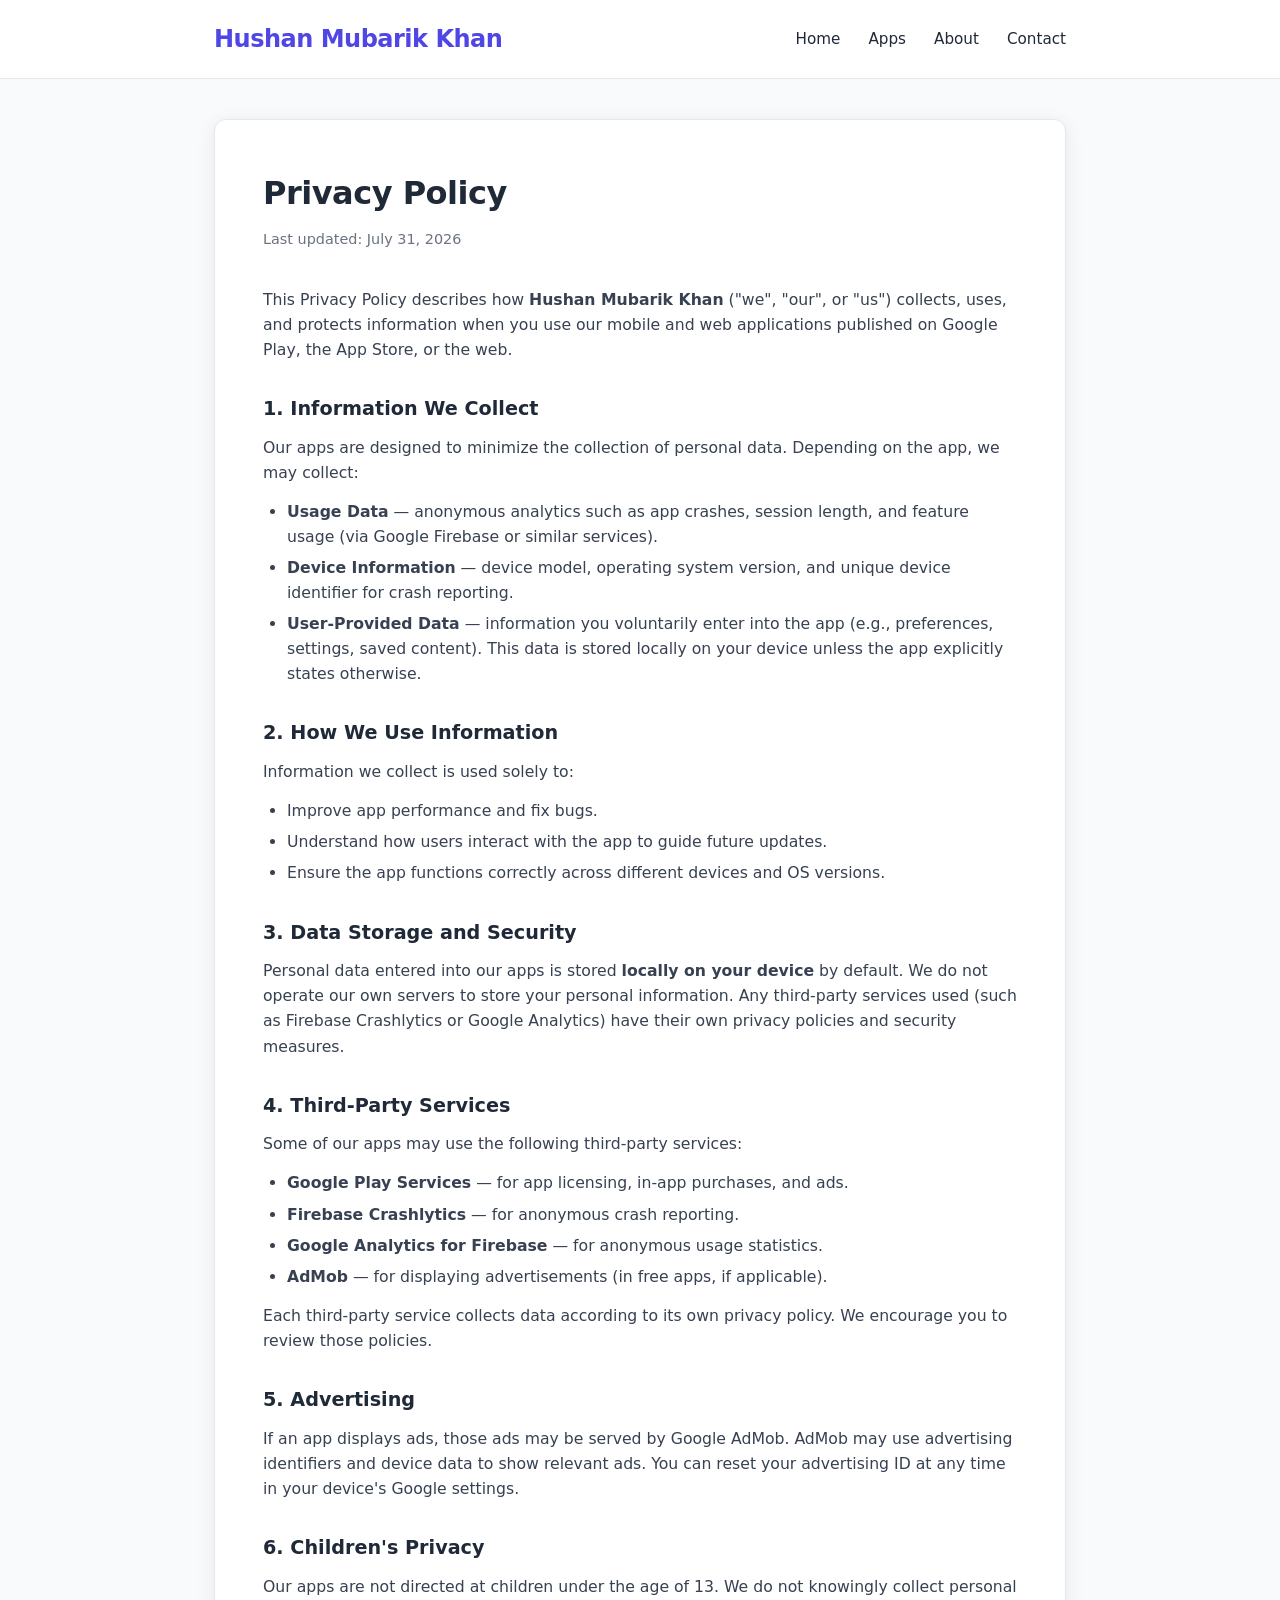
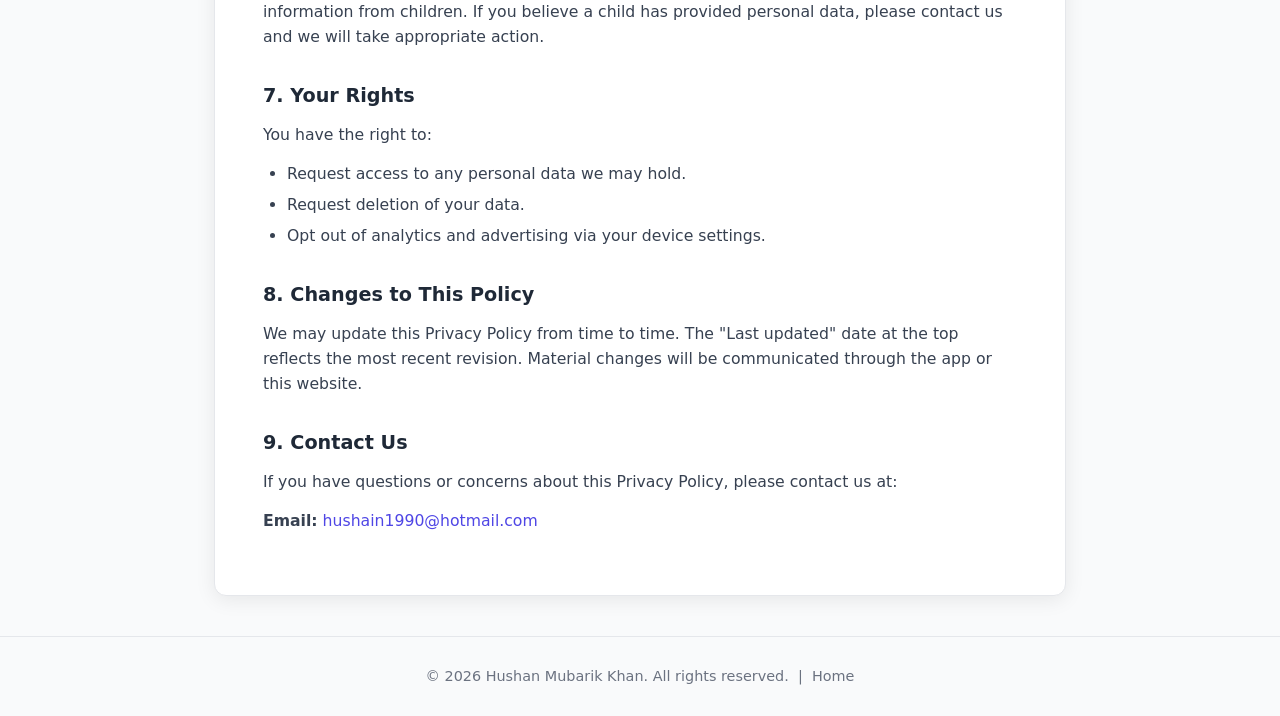
==== privacy-policy.html @ ffa51dbf "base file" ====
<!DOCTYPE html>
<html lang="en">
<head>
  <meta charset="UTF-8" />
  <meta name="viewport" content="width=device-width, initial-scale=1.0" />
  <title>Privacy Policy — Hushan Mubarik Khan</title>
  <meta name="description" content="Privacy policy for apps published by Hushan Mubarik Khan." />
  <link rel="stylesheet" href="styles.css" />
</head>
<body>

  <!-- Header -->
  <header>
    <div class="container">
      <div class="logo">Hushan Mubarik Khan</div>
      <nav>
        <a href="index.html">Home</a>
        <a href="index.html#apps">Apps</a>
        <a href="index.html#about">About</a>
        <a href="index.html#contact">Contact</a>
      </nav>
    </div>
  </header>

  <div class="container">
    <div class="policy-content">

      <h1>Privacy Policy</h1>
      <p class="updated">Last updated: July 31, 2026</p>

      <p>
        This Privacy Policy describes how <strong>Hushan Mubarik Khan</strong> ("we", "our", or "us")
        collects, uses, and protects information when you use our mobile and web applications
        published on Google Play, the App Store, or the web.
      </p>

      <h2>1. Information We Collect</h2>
      <p>
        Our apps are designed to minimize the collection of personal data. Depending on the
        app, we may collect:
      </p>
      <ul>
        <li><strong>Usage Data</strong> — anonymous analytics such as app crashes, session length, and feature usage (via Google Firebase or similar services).</li>
        <li><strong>Device Information</strong> — device model, operating system version, and unique device identifier for crash reporting.</li>
        <li><strong>User-Provided Data</strong> — information you voluntarily enter into the app (e.g., preferences, settings, saved content). This data is stored locally on your device unless the app explicitly states otherwise.</li>
      </ul>

      <h2>2. How We Use Information</h2>
      <p>Information we collect is used solely to:</p>
      <ul>
        <li>Improve app performance and fix bugs.</li>
        <li>Understand how users interact with the app to guide future updates.</li>
        <li>Ensure the app functions correctly across different devices and OS versions.</li>
      </ul>

      <h2>3. Data Storage and Security</h2>
      <p>
        Personal data entered into our apps is stored <strong>locally on your device</strong>
        by default. We do not operate our own servers to store your personal information.
        Any third-party services used (such as Firebase Crashlytics or Google Analytics)
        have their own privacy policies and security measures.
      </p>

      <h2>4. Third-Party Services</h2>
      <p>Some of our apps may use the following third-party services:</p>
      <ul>
        <li><strong>Google Play Services</strong> — for app licensing, in-app purchases, and ads.</li>
        <li><strong>Firebase Crashlytics</strong> — for anonymous crash reporting.</li>
        <li><strong>Google Analytics for Firebase</strong> — for anonymous usage statistics.</li>
        <li><strong>AdMob</strong> — for displaying advertisements (in free apps, if applicable).</li>
      </ul>
      <p>
        Each third-party service collects data according to its own privacy policy.
        We encourage you to review those policies.
      </p>

      <h2>5. Advertising</h2>
      <p>
        If an app displays ads, those ads may be served by Google AdMob. AdMob may use
        advertising identifiers and device data to show relevant ads. You can reset your
        advertising ID at any time in your device's Google settings.
      </p>

      <h2>6. Children's Privacy</h2>
      <p>
        Our apps are not directed at children under the age of 13. We do not knowingly
        collect personal information from children. If you believe a child has provided
        personal data, please contact us and we will take appropriate action.
      </p>

      <h2>7. Your Rights</h2>
      <p>You have the right to:</p>
      <ul>
        <li>Request access to any personal data we may hold.</li>
        <li>Request deletion of your data.</li>
        <li>Opt out of analytics and advertising via your device settings.</li>
      </ul>

      <h2>8. Changes to This Policy</h2>
      <p>
        We may update this Privacy Policy from time to time. The "Last updated" date at
        the top reflects the most recent revision. Material changes will be communicated
        through the app or this website.
      </p>

      <h2>9. Contact Us</h2>
      <p>
        If you have questions or concerns about this Privacy Policy, please contact us at:
      </p>
      <p>
        <!-- Contact email -->
        <strong>Email:</strong> <a href="mailto:hushain1990@hotmail.com">hushain1990@hotmail.com</a>
      </p>

    </div>
  </div>

  <!-- Footer -->
  <footer>
    <div class="container">
      <p>&copy; 2026 Hushan Mubarik Khan. All rights reserved. &nbsp;|&nbsp;
        <a href="index.html">Home</a>
      </p>
    </div>
  </footer>

</body>
</html>
---- styles.css ----
/* ===== Reset & Base ===== */
*, *::before, *::after {
  box-sizing: border-box;
  margin: 0;
  padding: 0;
}

:root {
  --primary: #4F46E5;
  --primary-dark: #3730A3;
  --text: #1F2937;
  --text-light: #6B7280;
  --bg: #F9FAFB;
  --white: #FFFFFF;
  --border: #E5E7EB;
  --radius: 12px;
  --shadow: 0 4px 20px rgba(0, 0, 0, 0.08);
}

body {
  font-family: 'Segoe UI', system-ui, -apple-system, sans-serif;
  color: var(--text);
  background: var(--bg);
  line-height: 1.6;
  min-height: 100vh;
}

a {
  color: var(--primary);
  text-decoration: none;
  transition: color 0.2s;
}

a:hover {
  color: var(--primary-dark);
}

img {
  max-width: 100%;
  display: block;
}

/* ===== Layout ===== */
.container {
  max-width: 900px;
  margin: 0 auto;
  padding: 0 24px;
}

/* ===== Header ===== */
header {
  background: var(--white);
  border-bottom: 1px solid var(--border);
  padding: 20px 0;
  position: sticky;
  top: 0;
  z-index: 100;
}

header .container {
  display: flex;
  justify-content: space-between;
  align-items: center;
}

.logo {
  font-size: 1.5rem;
  font-weight: 700;
  color: var(--primary);
  letter-spacing: -0.5px;
}

nav {
  display: flex;
  gap: 28px;
}

nav a {
  color: var(--text);
  font-weight: 500;
  font-size: 0.95rem;
}

nav a:hover {
  color: var(--primary);
}

/* ===== Hero ===== */
.hero {
  text-align: center;
  padding: 80px 0 60px;
}

.hero-icon {
  width: 100px;
  height: 100px;
  background: linear-gradient(135deg, var(--primary), #7C3AED);
  border-radius: 24px;
  margin: 0 auto 28px;
  display: flex;
  align-items: center;
  justify-content: center;
  font-size: 2.8rem;
  color: var(--white);
  box-shadow: 0 8px 30px rgba(79, 70, 229, 0.3);
}

.hero-avatar {
  width: 100px;
  height: 100px;
  border-radius: 50%;
  margin: 0 auto 28px;
  object-fit: cover;
  border: 4px solid var(--white);
  box-shadow: 0 8px 30px rgba(79, 70, 229, 0.3);
}

.hero h1 {
  font-size: 2.4rem;
  font-weight: 800;
  margin-bottom: 12px;
  letter-spacing: -1px;
  color: var(--text);
}

.hero p {
  font-size: 1.15rem;
  color: var(--text-light);
  max-width: 540px;
  margin: 0 auto;
}

/* ===== Sections ===== */
section {
  padding: 60px 0;
}

section h2 {
  font-size: 1.6rem;
  font-weight: 700;
  margin-bottom: 12px;
  letter-spacing: -0.5px;
}

section p {
  color: var(--text-light);
  font-size: 1.05rem;
  margin-bottom: 20px;
}

/* ===== App Cards ===== */
.app-grid {
  display: grid;
  grid-template-columns: repeat(auto-fill, minmax(260px, 1fr));
  gap: 24px;
  margin-top: 32px;
}

.app-card {
  background: var(--white);
  border: 1px solid var(--border);
  border-radius: var(--radius);
  padding: 28px 24px;
  box-shadow: var(--shadow);
  transition: transform 0.2s, box-shadow 0.2s;
}

.app-card:hover {
  transform: translateY(-4px);
  box-shadow: 0 8px 30px rgba(0, 0, 0, 0.12);
}

.app-icon {
  width: 56px;
  height: 56px;
  border-radius: 14px;
  margin-bottom: 16px;
  object-fit: cover;
  box-shadow: 0 2px 8px rgba(0, 0, 0, 0.1);
}

.app-card-icon {
  width: 56px;
  height: 56px;
  border-radius: 14px;
  display: flex;
  align-items: center;
  justify-content: center;
  font-size: 1.6rem;
  margin-bottom: 16px;
  color: var(--white);
}

.app-card-icon.blue   { background: linear-gradient(135deg, #3B82F6, #1D4ED8); }
.app-card-icon.green  { background: linear-gradient(135deg, #10B981, #047857); }
.app-card-icon.purple { background: linear-gradient(135deg, #8B5CF6, #6D28D9); }

.app-card h3 {
  font-size: 1.1rem;
  font-weight: 600;
  margin-bottom: 8px;
}

.app-card p {
  color: var(--text-light);
  font-size: 0.92rem;
  margin-bottom: 0;
}

.app-card .badge {
  display: inline-block;
  font-size: 0.78rem;
  font-weight: 600;
  padding: 5px 14px;
  border-radius: 20px;
  background: #EEF2FF;
  color: var(--primary);
  text-decoration: none;
  cursor: pointer;
  transition: background 0.2s, transform 0.2s;
}

.app-card .badge:hover {
  background: #E0E7FF;
  transform: translateY(-1px);
}

.app-card .badge.secondary {
  background: #F0FDF4;
  color: #16A34A;
}

.app-card .badge.secondary:hover {
  background: #DCFCE7;
  transform: translateY(-1px);
}

a.app-card {
  text-decoration: none;
  color: inherit;
}

.app-tech {
  font-size: 0.82rem;
  color: var(--text-light);
  margin-top: 12px;
  font-weight: 500;
  letter-spacing: 0.3px;
}

.app-links {
  display: flex;
  gap: 8px;
  flex-wrap: wrap;
}

.hero-subtitle {
  font-size: 1.1rem !important;
  font-weight: 600;
  color: var(--primary) !important;
  margin-bottom: 8px !important;
}

/* ===== Mini Cards Grid ===== */
.mini-section-title {
  font-size: 1.2rem;
  font-weight: 600;
  margin-top: 48px;
  margin-bottom: 6px;
  color: var(--text-light);
}

.mini-grid {
  display: grid;
  grid-template-columns: repeat(auto-fill, minmax(200px, 1fr));
  gap: 12px;
  margin-top: 16px;
}

.mini-card {
  background: var(--white);
  border: 1px solid var(--border);
  border-radius: 10px;
  padding: 14px 16px;
  transition: transform 0.2s, box-shadow 0.2s;
}

.mini-card:hover {
  transform: translateY(-2px);
  box-shadow: 0 4px 12px rgba(0, 0, 0, 0.08);
}

.mini-card h4 {
  font-size: 0.92rem;
  font-weight: 600;
  margin-bottom: 4px;
  color: var(--text);
}

.mini-card .mini-tech {
  font-size: 0.78rem;
  color: var(--text-light);
  margin-bottom: 8px;
}

.mini-card .mini-link {
  font-size: 0.78rem;
  font-weight: 600;
  color: var(--primary);
}

.mini-card .mini-link:hover {
  color: var(--primary-dark);
}

/* ===== About ===== */
.about-box {
  background: var(--white);
  border: 1px solid var(--border);
  border-radius: var(--radius);
  padding: 36px;
  box-shadow: var(--shadow);
}

.about-box p {
  margin-bottom: 0;
}

/* ===== Contact ===== */
.contact-links {
  display: flex;
  flex-wrap: wrap;
  gap: 16px;
  margin-top: 20px;
}

.contact-btn {
  display: inline-flex;
  align-items: center;
  gap: 8px;
  padding: 12px 24px;
  border-radius: 8px;
  font-weight: 600;
  font-size: 0.95rem;
  transition: transform 0.2s, box-shadow 0.2s;
}

.contact-btn:hover {
  transform: translateY(-2px);
  box-shadow: 0 4px 12px rgba(0, 0, 0, 0.15);
}

.contact-btn.email {
  background: var(--primary);
  color: var(--white);
}

.contact-btn.email:hover { color: var(--white); }

.contact-btn.outline {
  background: var(--white);
  color: var(--text);
  border: 1px solid var(--border);
}

/* ===== Footer ===== */
footer {
  border-top: 1px solid var(--border);
  padding: 28px 0;
  margin-top: 40px;
  text-align: center;
  color: var(--text-light);
  font-size: 0.9rem;
}

footer a {
  color: var(--text-light);
  font-weight: 500;
}

footer a:hover {
  color: var(--primary);
}

/* ===== Privacy Policy Page ===== */
.policy-content {
  background: var(--white);
  border: 1px solid var(--border);
  border-radius: var(--radius);
  padding: 48px;
  box-shadow: var(--shadow);
  margin: 40px 0;
}

.policy-content h1 {
  font-size: 2rem;
  margin-bottom: 8px;
  letter-spacing: -0.5px;
}

.policy-content .updated {
  color: var(--text-light);
  font-size: 0.9rem;
  margin-bottom: 36px;
}

.policy-content h2 {
  font-size: 1.2rem;
  margin-top: 32px;
  margin-bottom: 10px;
  color: var(--text);
}

.policy-content p,
.policy-content ul {
  color: #374151;
  font-size: 0.98rem;
  margin-bottom: 14px;
}

.policy-content ul {
  padding-left: 24px;
}

.policy-content li {
  margin-bottom: 6px;
}

/* ===== Responsive ===== */
@media (max-width: 640px) {
  .hero h1 { font-size: 1.8rem; }
  .hero p  { font-size: 1rem; }
  .hero    { padding: 60px 0 40px; }

  nav { gap: 16px; }
  nav a { font-size: 0.88rem; }

  .policy-content { padding: 28px 20px; }
  .about-box      { padding: 24px 20px; }
}
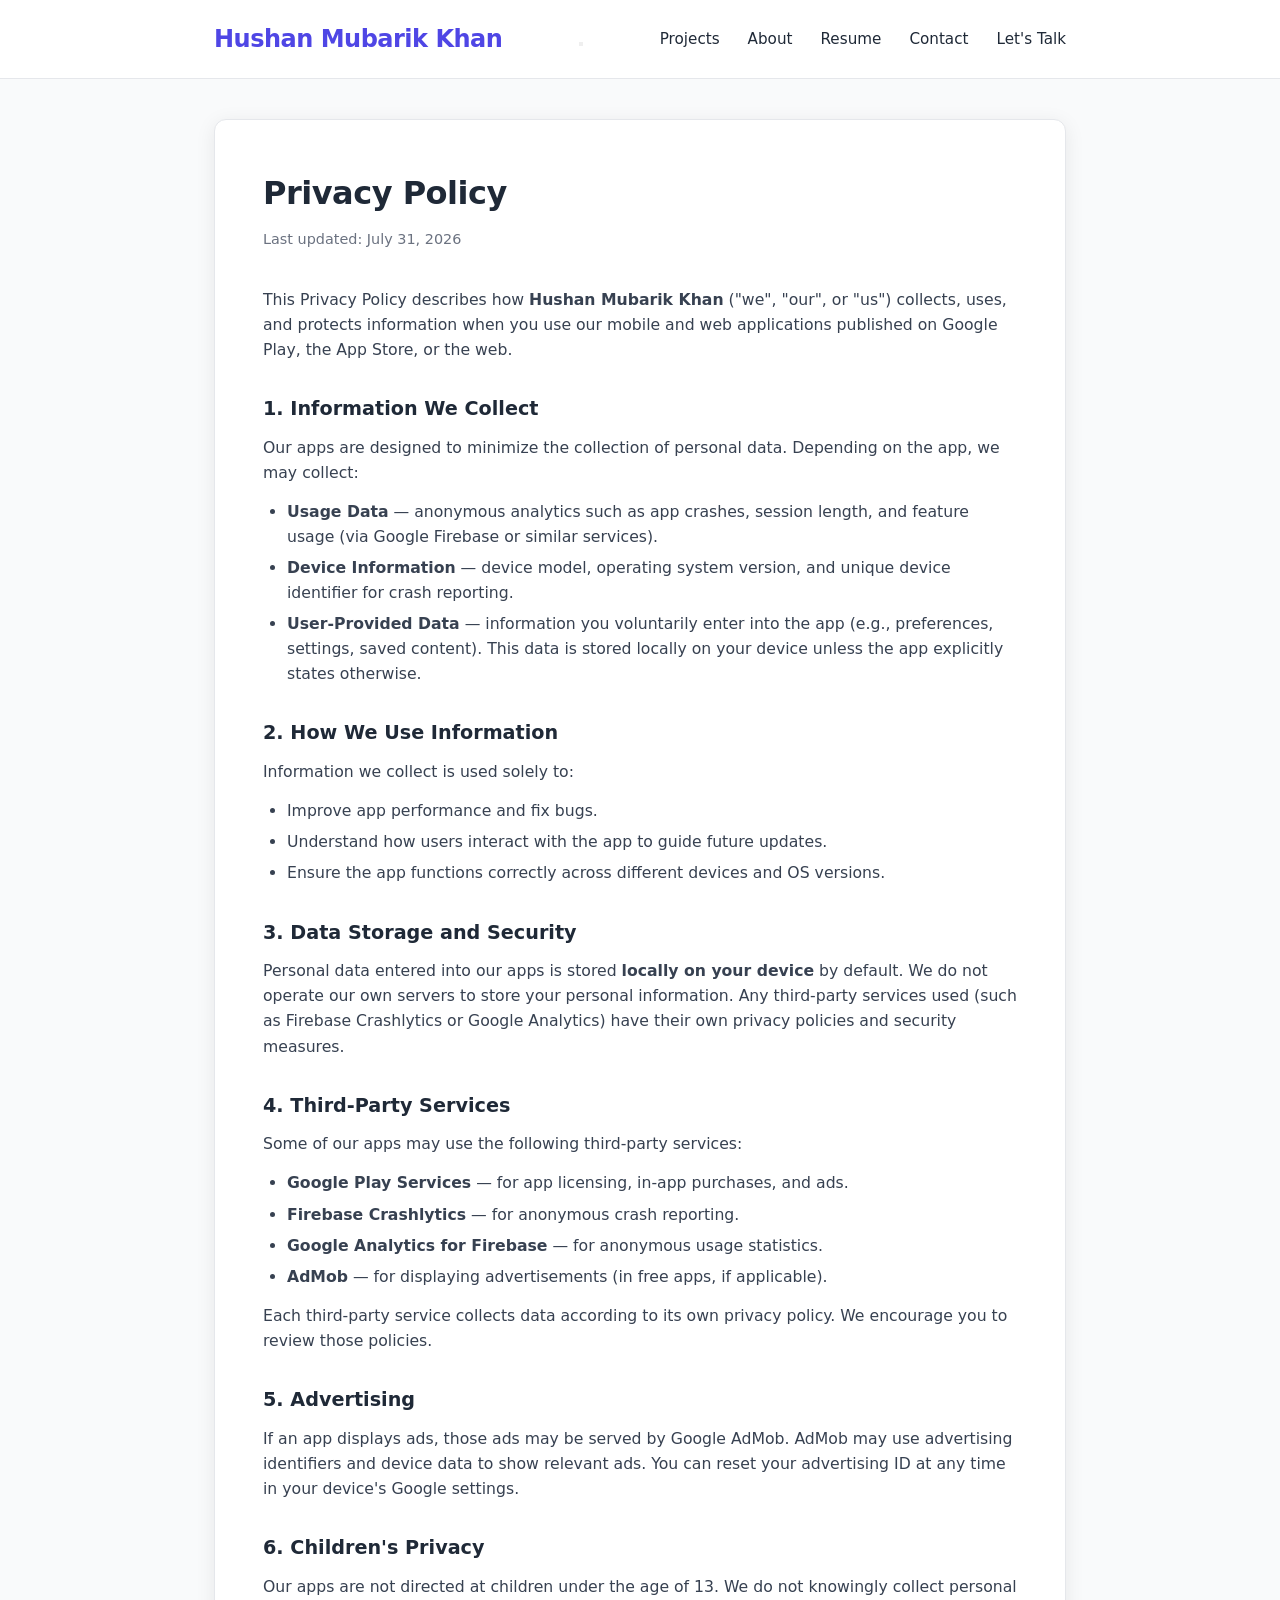
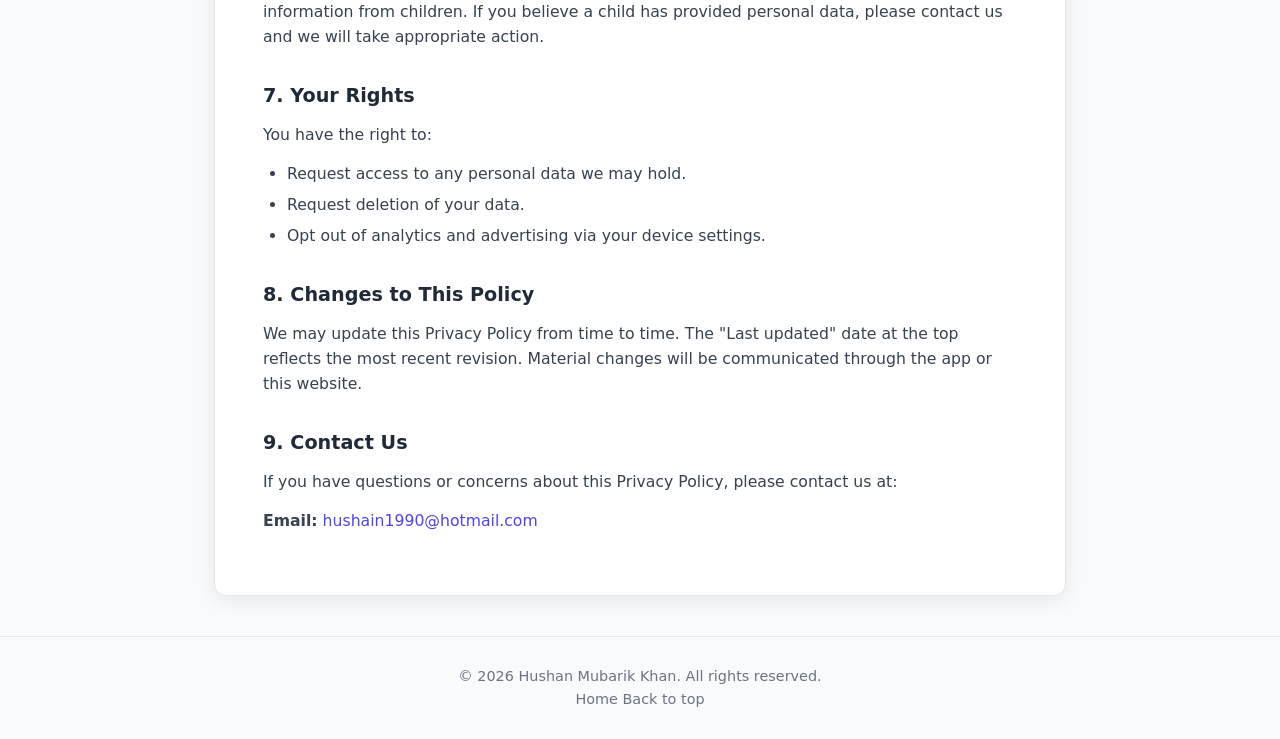
==== commit 6864f71e: "update site" ====
--- a/privacy-policy.html
+++ b/privacy-policy.html
@@ -1,128 +1,155 @@
 <!DOCTYPE html>
-<html lang="en">
+<html lang="en" data-theme="teal">
 <head>
   <meta charset="UTF-8" />
   <meta name="viewport" content="width=device-width, initial-scale=1.0" />
   <title>Privacy Policy — Hushan Mubarik Khan</title>
   <meta name="description" content="Privacy policy for apps published by Hushan Mubarik Khan." />
+  <meta name="theme-color" content="#ffffff" media="(prefers-color-scheme: light)" />
+  <meta name="theme-color" content="#0b1020" media="(prefers-color-scheme: dark)" />
+  <link
+    rel="icon"
+    href="data:image/svg+xml,%3Csvg xmlns='http://www.w3.org/2000/svg' viewBox='0 0 100 100'%3E%3Ccircle cx='50' cy='50' r='45' fill='%2314b8a6'/%3E%3C/svg%3E"
+  />
   <link rel="stylesheet" href="styles.css" />
+  <script>document.documentElement.classList.add('js');</script>
 </head>
 <body>
 
-  <!-- Header -->
-  <header>
-    <div class="container">
-      <div class="logo">Hushan Mubarik Khan</div>
-      <nav>
-        <a href="index.html">Home</a>
-        <a href="index.html#apps">Apps</a>
+  <!-- ===== Header ===== -->
+  <header class="site-header" id="top">
+    <div class="container header-inner">
+      <a href="index.html" class="logo">Hushan Mubarik Khan</a>
+
+      <div class="header-tools">
+        <button
+          class="nav-toggle"
+          type="button"
+          aria-label="Toggle navigation"
+          aria-expanded="false"
+          aria-controls="site-nav"
+        >
+          <span></span>
+          <span></span>
+          <span></span>
+        </button>
+      </div>
+
+      <nav id="site-nav" class="site-nav">
+        <a href="index.html#projects">Projects</a>
         <a href="index.html#about">About</a>
+        <a href="resume.html">Resume</a>
         <a href="index.html#contact">Contact</a>
+        <a href="index.html#contact" class="nav-cta">Let's Talk</a>
       </nav>
     </div>
   </header>
 
-  <div class="container">
-    <div class="policy-content">
+  <main class="section">
+    <div class="container">
+      <div class="policy-content">
 
-      <h1>Privacy Policy</h1>
-      <p class="updated">Last updated: July 31, 2026</p>
+        <h1>Privacy Policy</h1>
+        <p class="updated">Last updated: July 31, 2026</p>
 
-      <p>
-        This Privacy Policy describes how <strong>Hushan Mubarik Khan</strong> ("we", "our", or "us")
-        collects, uses, and protects information when you use our mobile and web applications
-        published on Google Play, the App Store, or the web.
-      </p>
+        <p>
+          This Privacy Policy describes how <strong>Hushan Mubarik Khan</strong> ("we", "our", or "us")
+          collects, uses, and protects information when you use our mobile and web applications
+          published on Google Play, the App Store, or the web.
+        </p>
 
-      <h2>1. Information We Collect</h2>
-      <p>
-        Our apps are designed to minimize the collection of personal data. Depending on the
-        app, we may collect:
-      </p>
-      <ul>
-        <li><strong>Usage Data</strong> — anonymous analytics such as app crashes, session length, and feature usage (via Google Firebase or similar services).</li>
-        <li><strong>Device Information</strong> — device model, operating system version, and unique device identifier for crash reporting.</li>
-        <li><strong>User-Provided Data</strong> — information you voluntarily enter into the app (e.g., preferences, settings, saved content). This data is stored locally on your device unless the app explicitly states otherwise.</li>
-      </ul>
+        <h2>1. Information We Collect</h2>
+        <p>
+          Our apps are designed to minimize the collection of personal data. Depending on the
+          app, we may collect:
+        </p>
+        <ul>
+          <li><strong>Usage Data</strong> — anonymous analytics such as app crashes, session length, and feature usage (via Google Firebase or similar services).</li>
+          <li><strong>Device Information</strong> — device model, operating system version, and unique device identifier for crash reporting.</li>
+          <li><strong>User-Provided Data</strong> — information you voluntarily enter into the app (e.g., preferences, settings, saved content). This data is stored locally on your device unless the app explicitly states otherwise.</li>
+        </ul>
 
-      <h2>2. How We Use Information</h2>
-      <p>Information we collect is used solely to:</p>
-      <ul>
-        <li>Improve app performance and fix bugs.</li>
-        <li>Understand how users interact with the app to guide future updates.</li>
-        <li>Ensure the app functions correctly across different devices and OS versions.</li>
-      </ul>
+        <h2>2. How We Use Information</h2>
+        <p>Information we collect is used solely to:</p>
+        <ul>
+          <li>Improve app performance and fix bugs.</li>
+          <li>Understand how users interact with the app to guide future updates.</li>
+          <li>Ensure the app functions correctly across different devices and OS versions.</li>
+        </ul>
 
-      <h2>3. Data Storage and Security</h2>
-      <p>
-        Personal data entered into our apps is stored <strong>locally on your device</strong>
-        by default. We do not operate our own servers to store your personal information.
-        Any third-party services used (such as Firebase Crashlytics or Google Analytics)
-        have their own privacy policies and security measures.
-      </p>
+        <h2>3. Data Storage and Security</h2>
+        <p>
+          Personal data entered into our apps is stored <strong>locally on your device</strong>
+          by default. We do not operate our own servers to store your personal information.
+          Any third-party services used (such as Firebase Crashlytics or Google Analytics)
+          have their own privacy policies and security measures.
+        </p>
 
-      <h2>4. Third-Party Services</h2>
-      <p>Some of our apps may use the following third-party services:</p>
-      <ul>
-        <li><strong>Google Play Services</strong> — for app licensing, in-app purchases, and ads.</li>
-        <li><strong>Firebase Crashlytics</strong> — for anonymous crash reporting.</li>
-        <li><strong>Google Analytics for Firebase</strong> — for anonymous usage statistics.</li>
-        <li><strong>AdMob</strong> — for displaying advertisements (in free apps, if applicable).</li>
-      </ul>
-      <p>
-        Each third-party service collects data according to its own privacy policy.
-        We encourage you to review those policies.
-      </p>
+        <h2>4. Third-Party Services</h2>
+        <p>Some of our apps may use the following third-party services:</p>
+        <ul>
+          <li><strong>Google Play Services</strong> — for app licensing, in-app purchases, and ads.</li>
+          <li><strong>Firebase Crashlytics</strong> — for anonymous crash reporting.</li>
+          <li><strong>Google Analytics for Firebase</strong> — for anonymous usage statistics.</li>
+          <li><strong>AdMob</strong> — for displaying advertisements (in free apps, if applicable).</li>
+        </ul>
+        <p>
+          Each third-party service collects data according to its own privacy policy.
+          We encourage you to review those policies.
+        </p>
 
-      <h2>5. Advertising</h2>
-      <p>
-        If an app displays ads, those ads may be served by Google AdMob. AdMob may use
-        advertising identifiers and device data to show relevant ads. You can reset your
-        advertising ID at any time in your device's Google settings.
-      </p>
+        <h2>5. Advertising</h2>
+        <p>
+          If an app displays ads, those ads may be served by Google AdMob. AdMob may use
+          advertising identifiers and device data to show relevant ads. You can reset your
+          advertising ID at any time in your device's Google settings.
+        </p>
 
-      <h2>6. Children's Privacy</h2>
-      <p>
-        Our apps are not directed at children under the age of 13. We do not knowingly
-        collect personal information from children. If you believe a child has provided
-        personal data, please contact us and we will take appropriate action.
-      </p>
+        <h2>6. Children's Privacy</h2>
+        <p>
+          Our apps are not directed at children under the age of 13. We do not knowingly
+          collect personal information from children. If you believe a child has provided
+          personal data, please contact us and we will take appropriate action.
+        </p>
 
-      <h2>7. Your Rights</h2>
-      <p>You have the right to:</p>
-      <ul>
-        <li>Request access to any personal data we may hold.</li>
-        <li>Request deletion of your data.</li>
-        <li>Opt out of analytics and advertising via your device settings.</li>
-      </ul>
+        <h2>7. Your Rights</h2>
+        <p>You have the right to:</p>
+        <ul>
+          <li>Request access to any personal data we may hold.</li>
+          <li>Request deletion of your data.</li>
+          <li>Opt out of analytics and advertising via your device settings.</li>
+        </ul>
 
-      <h2>8. Changes to This Policy</h2>
-      <p>
-        We may update this Privacy Policy from time to time. The "Last updated" date at
-        the top reflects the most recent revision. Material changes will be communicated
-        through the app or this website.
-      </p>
+        <h2>8. Changes to This Policy</h2>
+        <p>
+          We may update this Privacy Policy from time to time. The "Last updated" date at
+          the top reflects the most recent revision. Material changes will be communicated
+          through the app or this website.
+        </p>
 
-      <h2>9. Contact Us</h2>
-      <p>
-        If you have questions or concerns about this Privacy Policy, please contact us at:
-      </p>
-      <p>
-        <!-- Contact email -->
-        <strong>Email:</strong> <a href="mailto:hushain1990@hotmail.com">hushain1990@hotmail.com</a>
-      </p>
+        <h2>9. Contact Us</h2>
+        <p>
+          If you have questions or concerns about this Privacy Policy, please contact us at:
+        </p>
+        <p>
+          <strong>Email:</strong> <a href="mailto:hushain1990@hotmail.com">hushain1990@hotmail.com</a>
+        </p>
 
+      </div>
     </div>
-  </div>
+  </main>
 
-  <!-- Footer -->
-  <footer>
+  <!-- ===== Footer ===== -->
+  <footer class="site-footer">
     <div class="container">
-      <p>&copy; 2026 Hushan Mubarik Khan. All rights reserved. &nbsp;|&nbsp;
+      <p>© <span id="year">2026</span> Hushan Mubarik Khan. All rights reserved.</p>
+      <div class="footer-links">
         <a href="index.html">Home</a>
-      </p>
+        <a href="#top" class="footer-top">Back to top</a>
+      </div>
     </div>
   </footer>
 
+  <script src="script.js"></script>
 </body>
 </html>
--- a/styles.css
+++ b/styles.css
@@ -176,7 +176,9 @@
   border-radius: 14px;
   margin-bottom: 16px;
   object-fit: cover;
+  object-position: center;
   box-shadow: 0 2px 8px rgba(0, 0, 0, 0.1);
+  background: #f3f4f6;
 }
 
 .app-card-icon {
@@ -252,6 +254,7 @@
   display: flex;
   gap: 8px;
   flex-wrap: wrap;
+  margin-top: 14px;
 }
 
 .hero-subtitle {
@@ -330,37 +333,53 @@
 .contact-links {
   display: flex;
   flex-wrap: wrap;
-  gap: 16px;
+  gap: 0;
   margin-top: 20px;
+  flex-direction: column;
 }
 
 .contact-btn {
   display: inline-flex;
   align-items: center;
-  gap: 8px;
-  padding: 12px 24px;
-  border-radius: 8px;
-  font-weight: 600;
-  font-size: 0.95rem;
-  transition: transform 0.2s, box-shadow 0.2s;
+  gap: 10px;
+  padding: 10px 0;
+  font-weight: 500;
+  font-size: 0.97rem;
+  color: var(--text);
+  background: none;
+  border-radius: 0;
+  transition: color 0.2s, padding-left 0.2s;
+}
+
+.contact-btn:first-child {
+  border-top: none;
 }
 
 .contact-btn:hover {
-  transform: translateY(-2px);
-  box-shadow: 0 4px 12px rgba(0, 0, 0, 0.15);
-}
-
-.contact-btn.email {
-  background: var(--primary);
-  color: var(--white);
-}
-
-.contact-btn.email:hover { color: var(--white); }
-
-.contact-btn.outline {
-  background: var(--white);
-  color: var(--text);
-  border: 1px solid var(--border);
+  color: var(--primary);
+  padding-left: 6px;
+  transform: none;
+  box-shadow: none;
+}
+
+.contact-btn .contact-icon {
+  width: 20px;
+  height: 20px;
+  border-radius: 6px;
+  display: inline-flex;
+  align-items: center;
+  justify-content: center;
+  font-size: 0.85rem;
+  flex-shrink: 0;
+}
+
+.contact-btn.email .contact-icon  { background: #EEF2FF; color: var(--primary); }
+.contact-btn.linkedin .contact-icon { background: #EFF6FF; color: #0A66C2; }
+.contact-btn.github .contact-icon   { background: #F3F4F6; color: #111827; }
+.contact-btn.play .contact-icon     { background: #F0FDF4; color: #16A34A; }
+
+.contact-btn .contact-arrow {
+  display: none;
 }
 
 /* ===== Footer ===== */
@@ -427,14 +446,53 @@
 }
 
 /* ===== Responsive ===== */
-@media (max-width: 640px) {
-  .hero h1 { font-size: 1.8rem; }
-  .hero p  { font-size: 1rem; }
-  .hero    { padding: 60px 0 40px; }
-
-  nav { gap: 16px; }
-  nav a { font-size: 0.88rem; }
-
-  .policy-content { padding: 28px 20px; }
-  .about-box      { padding: 24px 20px; }
-}
+@media (max-width: 768px) {
+  /* Header */
+  .logo { font-size: 1.1rem; }
+  nav { gap: 14px; }
+  nav a { font-size: 0.85rem; }
+
+  /* Hero */
+  .hero { padding: 48px 0 32px; }
+  .hero h1 { font-size: 1.7rem; letter-spacing: -0.5px; }
+  .hero p { font-size: 0.97rem; }
+  .hero-avatar { width: 84px; height: 84px; }
+
+  /* Sections */
+  section { padding: 40px 0; }
+  section h2 { font-size: 1.3rem; }
+
+  /* App grid - 1 column on mobile */
+  .app-grid {
+    grid-template-columns: 1fr;
+    gap: 16px;
+    margin-top: 20px;
+  }
+
+  /* Mini grid - 2 columns on mobile */
+  .mini-grid {
+    grid-template-columns: repeat(2, 1fr);
+    gap: 10px;
+  }
+
+  /* About box */
+  .about-box { padding: 20px 16px; }
+  .about-box p { font-size: 0.93rem; }
+  .about-box ul { font-size: 0.9rem; }
+
+  /* Contact buttons - wrap naturally on mobile */
+  .contact-links { flex-direction: column; gap: 0; }
+  .contact-btn { width: auto; font-size: 0.9rem; padding: 10px 0; }
+
+  /* Policy */
+  .policy-content { padding: 24px 16px; margin: 20px 0; }
+  .policy-content h1 { font-size: 1.5rem; }
+}
+
+@media (max-width: 400px) {
+  .logo { font-size: 0.95rem; }
+  nav a { font-size: 0.78rem; }
+  nav { gap: 10px; }
+  .hero h1 { font-size: 1.4rem; }
+  .mini-grid { grid-template-columns: 1fr; }
+}
